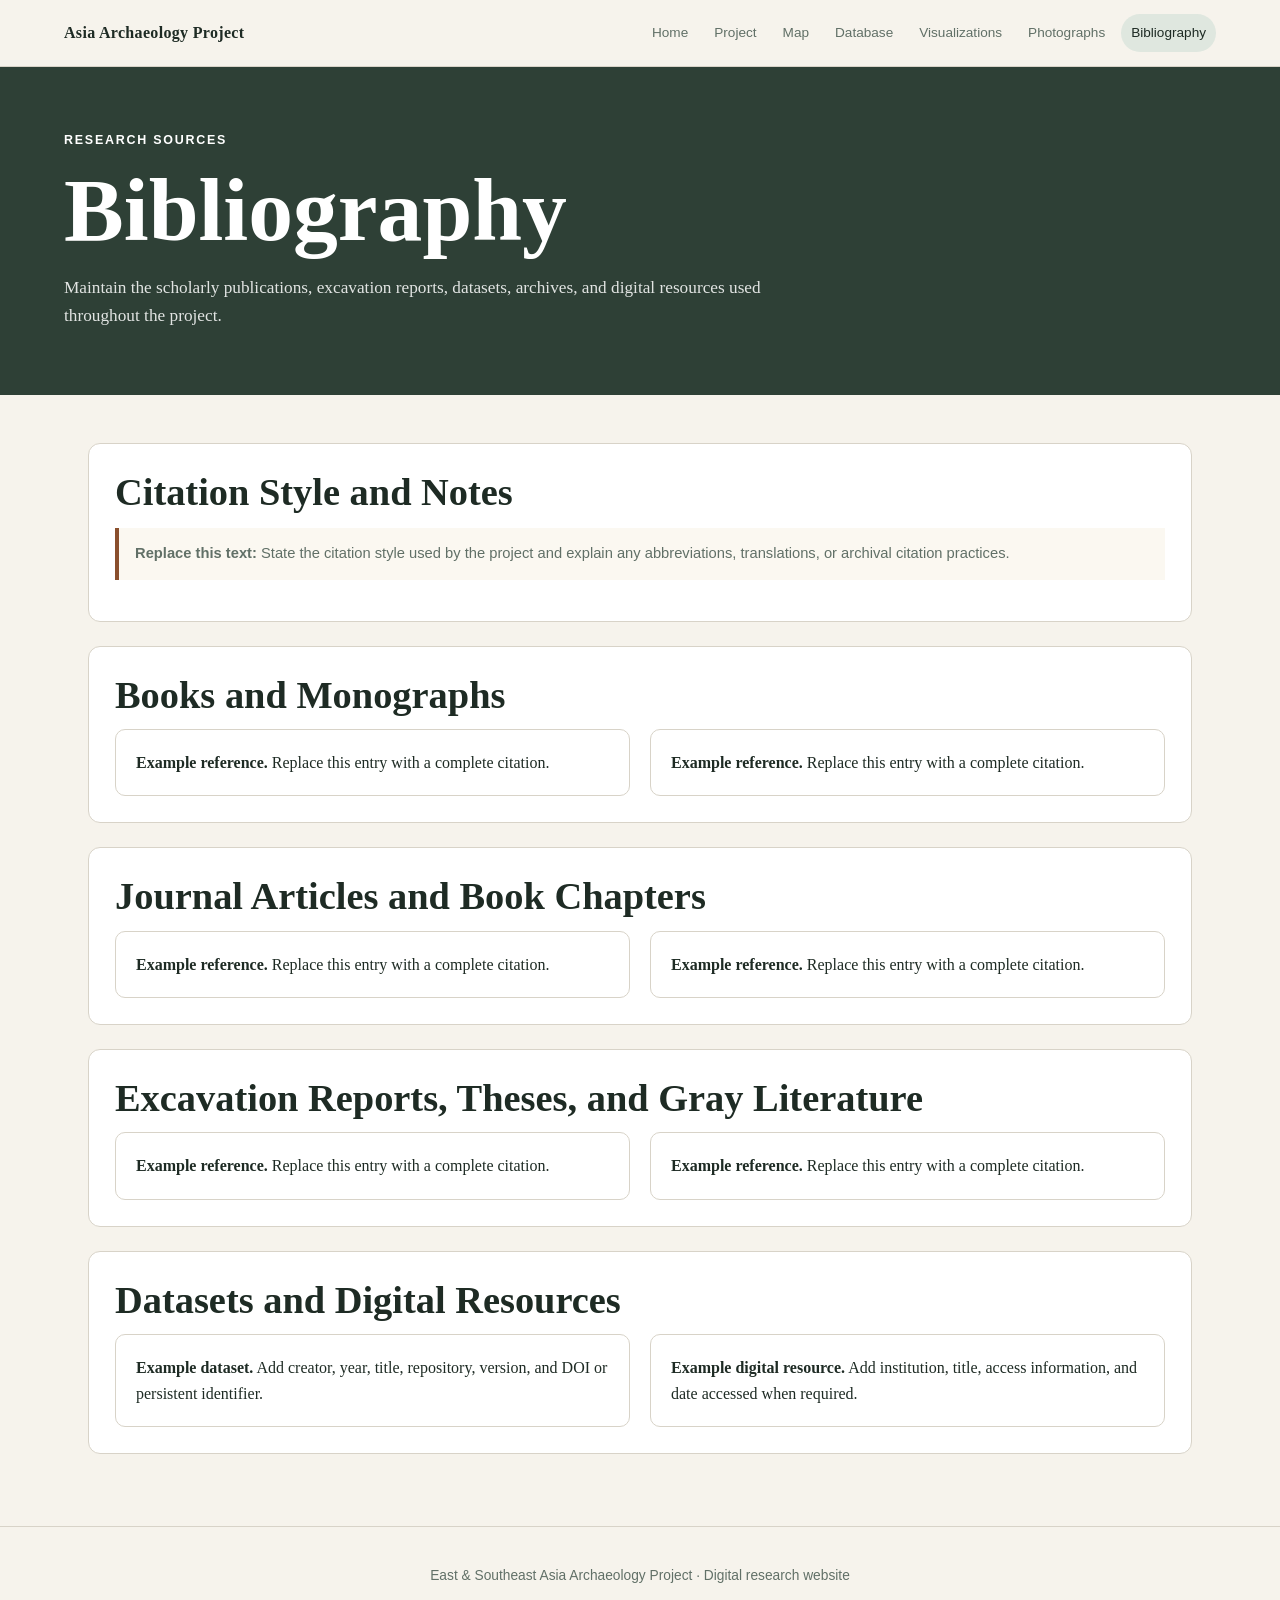
==== bibliography.html @ 6e8b43cd "Add bibliography page" ====
<!DOCTYPE html>
<html lang="en">
<head>
  <meta charset="UTF-8" />
  <meta name="viewport" content="width=device-width, initial-scale=1.0" />
  <title>Bibliography | Asia Archaeology Project</title>
  <link rel="stylesheet" href="site.css" />
</head>
<body>
  <header class="site-header">
    <div class="nav-wrap">
      <a class="brand" href="index.html">Asia Archaeology Project</a>
      <nav aria-label="Primary navigation">
        <a href="index.html">Home</a>
        <a href="project-description.html">Project</a>
        <a href="map.html">Map</a>
        <a href="database.html">Database</a>
        <a href="visualizations.html">Visualizations</a>
        <a href="photographs.html">Photographs</a>
        <a class="active" href="bibliography.html">Bibliography</a>
      </nav>
    </div>
  </header>

  <main>
    <section class="page-hero">
      <div class="page-hero-inner">
        <p class="eyebrow">Research Sources</p>
        <h1>Bibliography</h1>
        <p>Maintain the scholarly publications, excavation reports, datasets, archives, and digital resources used throughout the project.</p>
      </div>
    </section>

    <div class="content-layout">
      <section class="content-panel">
        <h2>Citation Style and Notes</h2>
        <p class="placeholder"><strong>Replace this text:</strong> State the citation style used by the project and explain any abbreviations, translations, or archival citation practices.</p>
      </section>

      <section class="content-panel">
        <h2>Books and Monographs</h2>
        <div class="reference-grid">
          <div class="reference-entry"><p><strong>Example reference.</strong> Replace this entry with a complete citation.</p></div>
          <div class="reference-entry"><p><strong>Example reference.</strong> Replace this entry with a complete citation.</p></div>
        </div>
      </section>

      <section class="content-panel">
        <h2>Journal Articles and Book Chapters</h2>
        <div class="reference-grid">
          <div class="reference-entry"><p><strong>Example reference.</strong> Replace this entry with a complete citation.</p></div>
          <div class="reference-entry"><p><strong>Example reference.</strong> Replace this entry with a complete citation.</p></div>
        </div>
      </section>

      <section class="content-panel">
        <h2>Excavation Reports, Theses, and Gray Literature</h2>
        <div class="reference-grid">
          <div class="reference-entry"><p><strong>Example reference.</strong> Replace this entry with a complete citation.</p></div>
          <div class="reference-entry"><p><strong>Example reference.</strong> Replace this entry with a complete citation.</p></div>
        </div>
      </section>

      <section class="content-panel">
        <h2>Datasets and Digital Resources</h2>
        <div class="reference-grid">
          <div class="reference-entry"><p><strong>Example dataset.</strong> Add creator, year, title, repository, version, and DOI or persistent identifier.</p></div>
          <div class="reference-entry"><p><strong>Example digital resource.</strong> Add institution, title, access information, and date accessed when required.</p></div>
        </div>
      </section>
    </div>
  </main>

  <footer class="site-footer">
    <p>East & Southeast Asia Archaeology Project · Digital research website</p>
  </footer>
</body>
</html>
---- site.css ----
:root {
  --ink: #1e2b24;
  --muted: #617067;
  --paper: #f6f3ec;
  --surface: #ffffff;
  --accent: #8a4f2d;
  --accent-dark: #64371f;
  --line: #d8d3c8;
  --sage: #dfe7df;
  --shadow: 0 12px 30px rgba(30, 43, 36, 0.08);
}

* {
  box-sizing: border-box;
}

html {
  scroll-behavior: smooth;
}

body {
  margin: 0;
  font-family: Georgia, "Times New Roman", serif;
  color: var(--ink);
  background: var(--paper);
  line-height: 1.6;
}

a {
  color: inherit;
}

.site-header {
  position: sticky;
  top: 0;
  z-index: 2000;
  background: rgba(246, 243, 236, 0.97);
  border-bottom: 1px solid var(--line);
  backdrop-filter: blur(10px);
}

.nav-wrap {
  max-width: 1200px;
  margin: 0 auto;
  padding: 14px 24px;
  display: flex;
  align-items: center;
  justify-content: space-between;
  gap: 24px;
}

.brand {
  text-decoration: none;
  font-weight: 700;
  letter-spacing: 0.02em;
  white-space: nowrap;
}

nav {
  display: flex;
  flex-wrap: wrap;
  gap: 6px;
  justify-content: flex-end;
}

nav a {
  text-decoration: none;
  padding: 8px 10px;
  border-radius: 999px;
  font-family: Arial, Helvetica, sans-serif;
  font-size: 0.85rem;
  color: var(--muted);
}

nav a:hover,
nav a.active {
  background: var(--sage);
  color: var(--ink);
}

.hero {
  min-height: 64vh;
  display: grid;
  place-items: center;
  padding: 80px 24px;
  background:
    linear-gradient(rgba(30, 43, 36, 0.68), rgba(30, 43, 36, 0.78)),
    radial-gradient(circle at top right, #8c7c60, #39483e 70%);
  color: white;
}

.hero-content {
  width: min(900px, 100%);
}

.eyebrow {
  margin: 0 0 12px;
  font-family: Arial, Helvetica, sans-serif;
  font-size: 0.78rem;
  font-weight: 700;
  letter-spacing: 0.14em;
  text-transform: uppercase;
}

.hero h1,
.page-hero h1 {
  margin: 0;
  line-height: 1.05;
  font-size: clamp(2.6rem, 7vw, 5.6rem);
  max-width: 900px;
}

.hero-text {
  max-width: 760px;
  font-size: 1.15rem;
  color: rgba(255, 255, 255, 0.9);
}

.hero-actions {
  display: flex;
  flex-wrap: wrap;
  gap: 12px;
  margin-top: 26px;
}

.button {
  display: inline-block;
  padding: 12px 18px;
  border-radius: 6px;
  text-decoration: none;
  font-family: Arial, Helvetica, sans-serif;
  font-weight: 700;
}

.button.primary {
  background: var(--accent);
  color: white;
}

.button.primary:hover {
  background: var(--accent-dark);
}

.button.secondary {
  border: 1px solid rgba(255, 255, 255, 0.6);
  color: white;
}

.section {
  max-width: 1200px;
  margin: 0 auto;
  padding: 72px 24px;
}

.section-heading {
  max-width: 760px;
  margin-bottom: 34px;
}

.section-heading h2,
.two-column h2,
.content-panel h2 {
  margin: 0 0 12px;
  font-size: clamp(1.8rem, 3vw, 2.8rem);
  line-height: 1.15;
}

.card-grid {
  display: grid;
  grid-template-columns: repeat(3, minmax(0, 1fr));
  gap: 18px;
}

.feature-card,
.content-card {
  background: var(--surface);
  border: 1px solid var(--line);
  border-radius: 12px;
  box-shadow: var(--shadow);
}

.feature-card {
  display: flex;
  flex-direction: column;
  min-height: 260px;
  padding: 24px;
  text-decoration: none;
  transition: transform 160ms ease, box-shadow 160ms ease;
}

.feature-card:hover {
  transform: translateY(-4px);
  box-shadow: 0 18px 36px rgba(30, 43, 36, 0.13);
}

.card-number {
  font-family: Arial, Helvetica, sans-serif;
  font-size: 0.8rem;
  color: var(--accent);
  font-weight: 700;
}

.feature-card h3 {
  margin: 22px 0 8px;
  font-size: 1.4rem;
}

.feature-card p {
  color: var(--muted);
}

.card-link {
  margin-top: auto;
  font-family: Arial, Helvetica, sans-serif;
  font-size: 0.9rem;
  font-weight: 700;
  color: var(--accent-dark);
}

.muted-section {
  max-width: none;
  background: var(--sage);
}

.muted-section > * {
  max-width: 1152px;
  margin-left: auto;
  margin-right: auto;
}

.two-column {
  display: grid;
  grid-template-columns: 1fr 1.4fr;
  gap: 48px;
}

.editor-note,
.placeholder {
  border-left: 4px solid var(--accent);
  background: #fbf8f1;
  padding: 14px 16px;
  color: var(--muted);
  font-family: Arial, Helvetica, sans-serif;
  font-size: 0.92rem;
}

.page-hero {
  padding: 64px 24px 48px;
  background: #2e4036;
  color: white;
}

.page-hero-inner {
  max-width: 1152px;
  margin: 0 auto;
}

.page-hero p:last-child {
  max-width: 760px;
  color: rgba(255, 255, 255, 0.86);
  font-size: 1.08rem;
}

.content-layout {
  max-width: 1152px;
  margin: 0 auto;
  padding: 48px 24px 72px;
  display: grid;
  gap: 24px;
}

.content-panel,
.content-card {
  padding: 26px;
}

.content-panel {
  background: var(--surface);
  border: 1px solid var(--line);
  border-radius: 12px;
}

.content-panel h3 {
  margin-top: 28px;
}

.data-table-wrap {
  overflow-x: auto;
  border: 1px solid var(--line);
  border-radius: 10px;
  background: white;
}

table {
  width: 100%;
  border-collapse: collapse;
  min-width: 760px;
  font-family: Arial, Helvetica, sans-serif;
  font-size: 0.9rem;
}

th,
td {
  padding: 12px 14px;
  border-bottom: 1px solid var(--line);
  text-align: left;
}

th {
  background: var(--sage);
}

.chart-grid,
.gallery-grid,
.reference-grid {
  display: grid;
  grid-template-columns: repeat(2, minmax(0, 1fr));
  gap: 20px;
}

.chart-placeholder,
.photo-placeholder {
  min-height: 280px;
  border: 2px dashed #b8b0a2;
  border-radius: 10px;
  display: grid;
  place-items: center;
  padding: 24px;
  text-align: center;
  color: var(--muted);
  background: #fbf8f1;
  font-family: Arial, Helvetica, sans-serif;
}

.reference-entry {
  background: white;
  border: 1px solid var(--line);
  border-radius: 10px;
  padding: 20px;
}

.reference-entry p {
  margin: 0;
}

.map-page {
  height: calc(100vh - 66px);
  display: grid;
  grid-template-rows: auto 1fr;
}

.map-intro {
  padding: 14px 24px;
  background: #2e4036;
  color: white;
}

.map-intro-inner {
  max-width: 1200px;
  margin: 0 auto;
}

.map-intro h1 {
  margin: 0;
  font-size: 1.4rem;
}

.map-intro p {
  margin: 4px 0 0;
  color: rgba(255, 255, 255, 0.82);
}

#map {
  width: 100%;
  height: 100%;
  min-height: 520px;
}

.infowin h3 {
  margin: 0 0 8px;
}

.infowin .row {
  margin: 4px 0;
}

.site-footer {
  padding: 24px;
  text-align: center;
  border-top: 1px solid var(--line);
  color: var(--muted);
  font-family: Arial, Helvetica, sans-serif;
  font-size: 0.86rem;
}

@media (max-width: 900px) {
  .nav-wrap {
    align-items: flex-start;
    flex-direction: column;
  }

  nav {
    justify-content: flex-start;
  }

  .card-grid {
    grid-template-columns: repeat(2, minmax(0, 1fr));
  }

  .two-column,
  .chart-grid,
  .gallery-grid,
  .reference-grid {
    grid-template-columns: 1fr;
  }

  .map-page {
    height: auto;
    min-height: calc(100vh - 120px);
  }

  #map {
    height: 72vh;
  }
}

@media (max-width: 600px) {
  .card-grid {
    grid-template-columns: 1fr;
  }

  .hero {
    padding-top: 58px;
    min-height: 58vh;
  }

  .hero h1,
  .page-hero h1 {
    font-size: 2.6rem;
  }
}
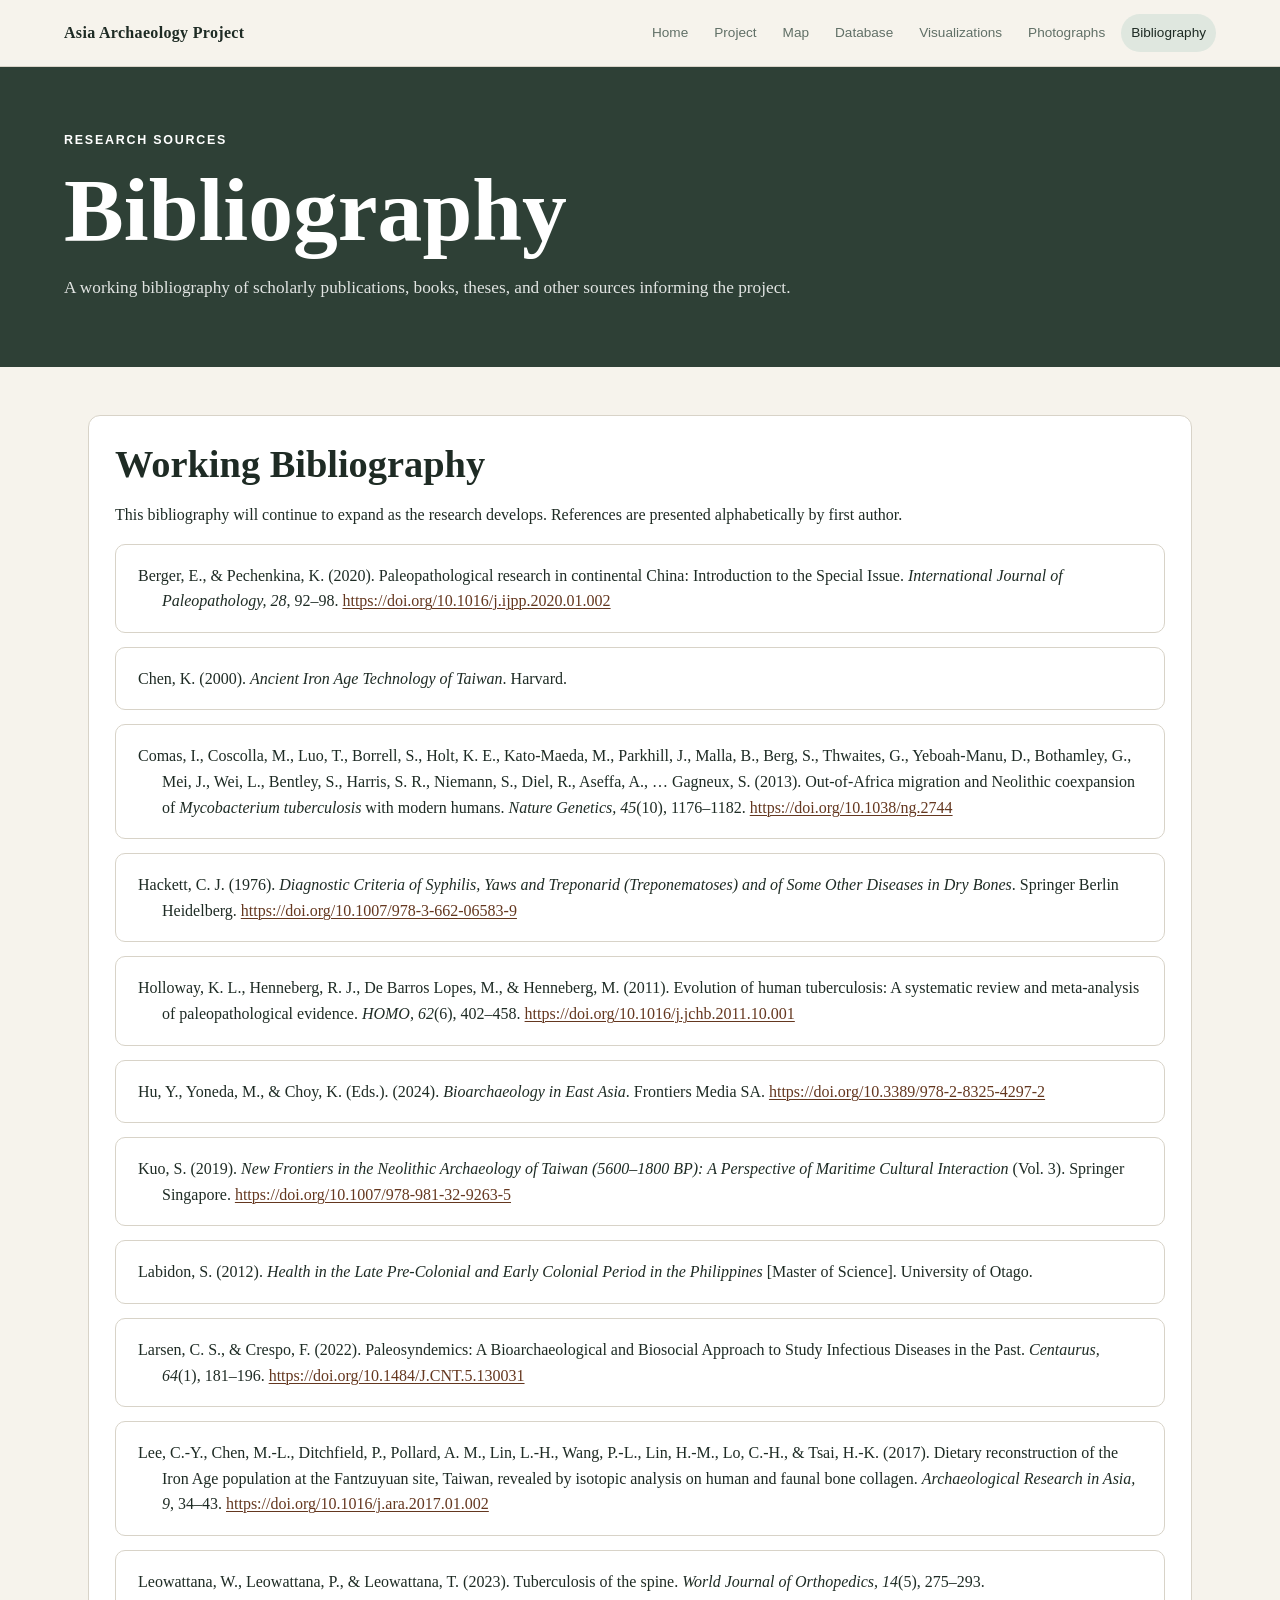
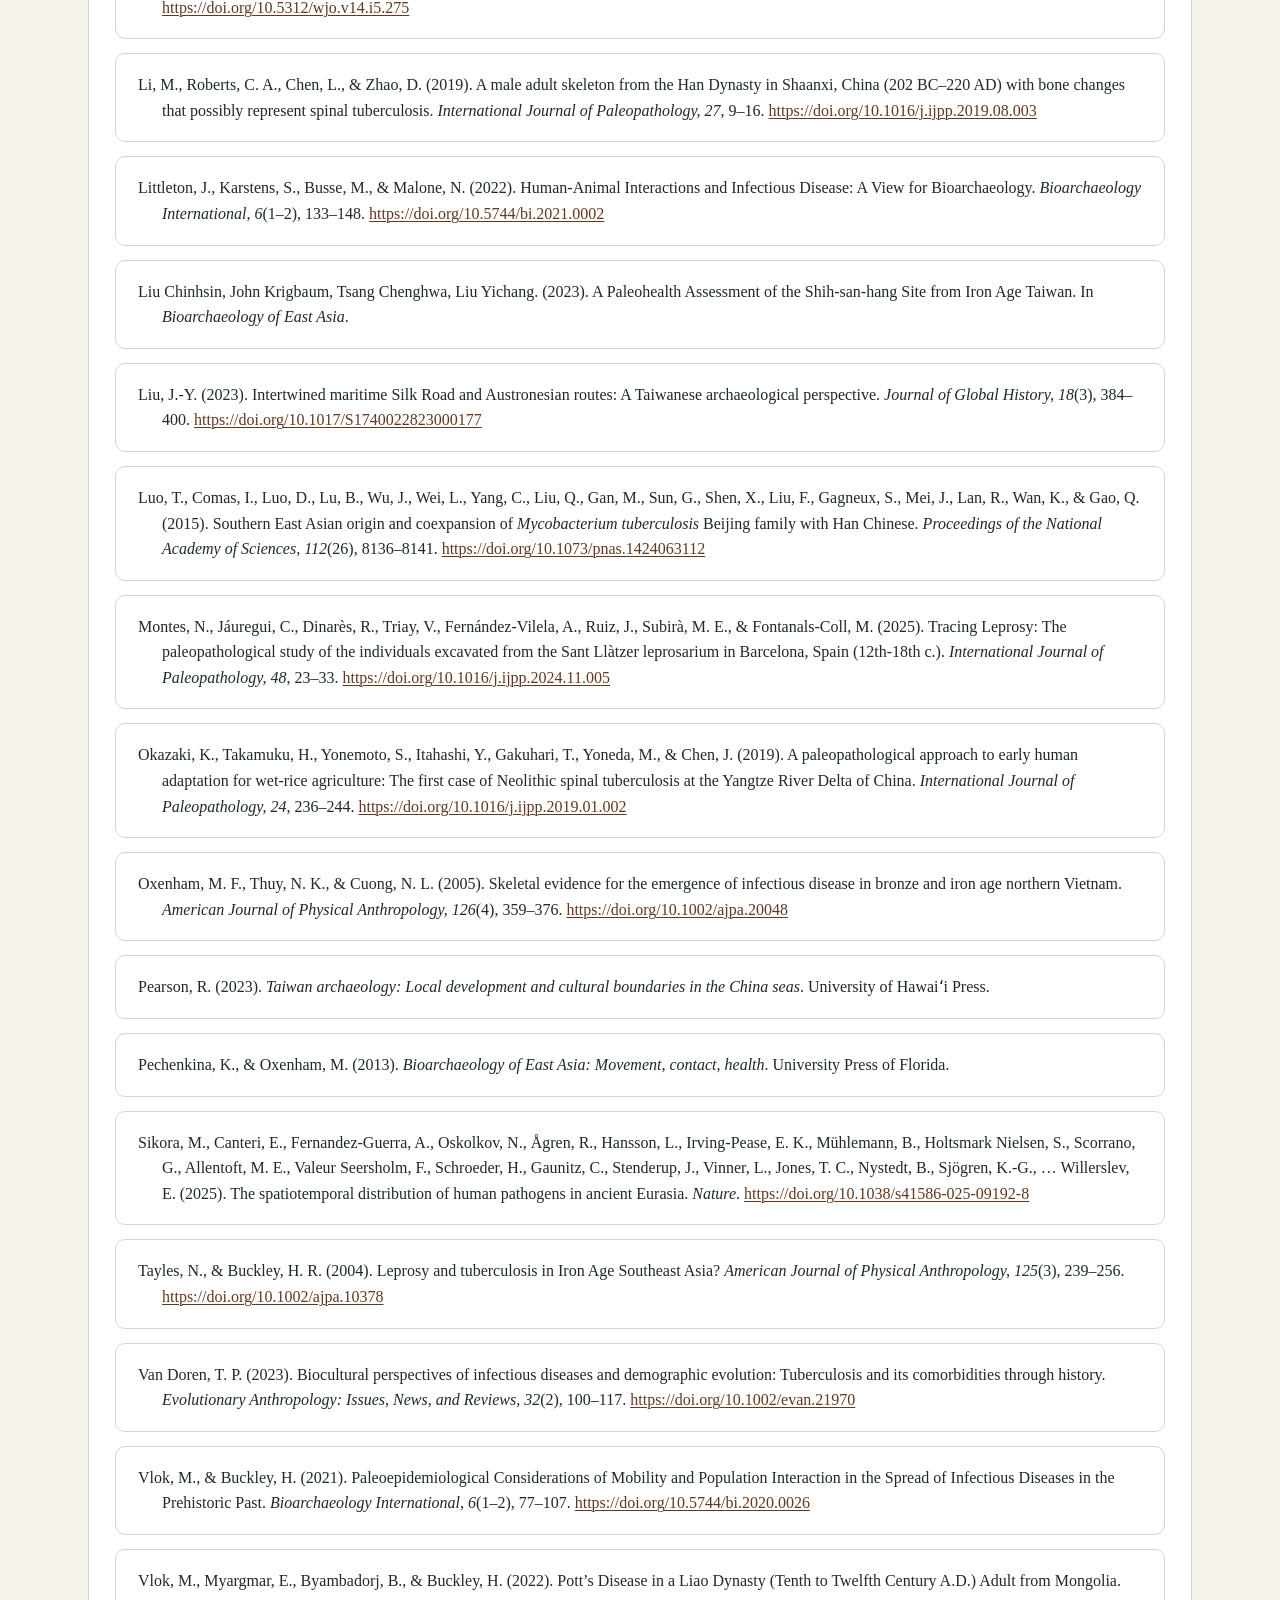
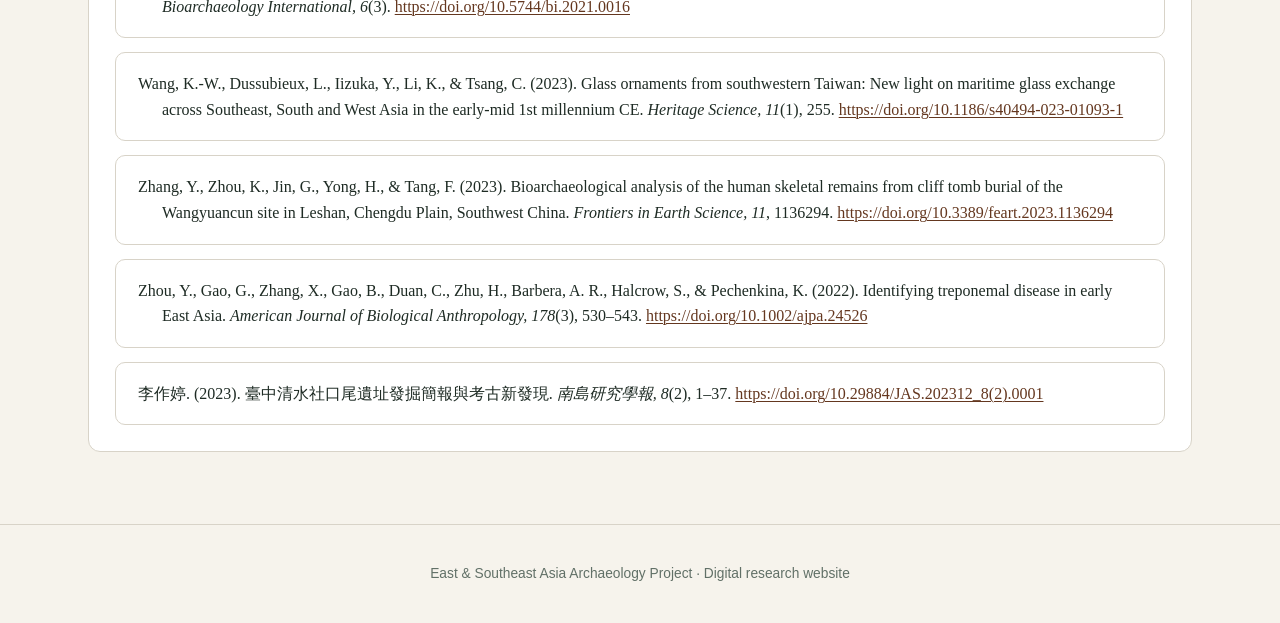
==== commit 7b7fdde6: "Add working bibliography references" ====
--- a/bibliography.html
+++ b/bibliography.html
@@ -5,6 +5,28 @@
   <meta name="viewport" content="width=device-width, initial-scale=1.0" />
   <title>Bibliography | Asia Archaeology Project</title>
   <link rel="stylesheet" href="site.css" />
+  <style>
+    .bibliography-list {
+      display: grid;
+      gap: 14px;
+    }
+
+    .bibliography-list .reference-entry {
+      padding: 18px 22px;
+    }
+
+    .bibliography-list .reference-entry p {
+      padding-left: 1.5rem;
+      text-indent: -1.5rem;
+      overflow-wrap: anywhere;
+    }
+
+    .bibliography-list a {
+      color: var(--accent-dark);
+      text-decoration-thickness: 1px;
+      text-underline-offset: 2px;
+    }
+  </style>
 </head>
 <body>
   <header class="site-header">
@@ -27,52 +49,82 @@
       <div class="page-hero-inner">
         <p class="eyebrow">Research Sources</p>
         <h1>Bibliography</h1>
-        <p>Maintain the scholarly publications, excavation reports, datasets, archives, and digital resources used throughout the project.</p>
+        <p>A working bibliography of scholarly publications, books, theses, and other sources informing the project.</p>
       </div>
     </section>
 
     <div class="content-layout">
       <section class="content-panel">
-        <h2>Citation Style and Notes</h2>
-        <p class="placeholder"><strong>Replace this text:</strong> State the citation style used by the project and explain any abbreviations, translations, or archival citation practices.</p>
-      </section>
+        <h2>Working Bibliography</h2>
+        <p>This bibliography will continue to expand as the research develops. References are presented alphabetically by first author.</p>
 
-      <section class="content-panel">
-        <h2>Books and Monographs</h2>
-        <div class="reference-grid">
-          <div class="reference-entry"><p><strong>Example reference.</strong> Replace this entry with a complete citation.</p></div>
-          <div class="reference-entry"><p><strong>Example reference.</strong> Replace this entry with a complete citation.</p></div>
-        </div>
-      </section>
+        <div class="bibliography-list">
+          <div class="reference-entry"><p>Berger, E., &amp; Pechenkina, K. (2020). Paleopathological research in continental China: Introduction to the Special Issue. <em>International Journal of Paleopathology, 28</em>, 92–98. <a href="https://doi.org/10.1016/j.ijpp.2020.01.002">https://doi.org/10.1016/j.ijpp.2020.01.002</a></p></div>
 
-      <section class="content-panel">
-        <h2>Journal Articles and Book Chapters</h2>
-        <div class="reference-grid">
-          <div class="reference-entry"><p><strong>Example reference.</strong> Replace this entry with a complete citation.</p></div>
-          <div class="reference-entry"><p><strong>Example reference.</strong> Replace this entry with a complete citation.</p></div>
-        </div>
-      </section>
+          <div class="reference-entry"><p>Chen, K. (2000). <em>Ancient Iron Age Technology of Taiwan</em>. Harvard.</p></div>
 
-      <section class="content-panel">
-        <h2>Excavation Reports, Theses, and Gray Literature</h2>
-        <div class="reference-grid">
-          <div class="reference-entry"><p><strong>Example reference.</strong> Replace this entry with a complete citation.</p></div>
-          <div class="reference-entry"><p><strong>Example reference.</strong> Replace this entry with a complete citation.</p></div>
-        </div>
-      </section>
+          <div class="reference-entry"><p>Comas, I., Coscolla, M., Luo, T., Borrell, S., Holt, K. E., Kato-Maeda, M., Parkhill, J., Malla, B., Berg, S., Thwaites, G., Yeboah-Manu, D., Bothamley, G., Mei, J., Wei, L., Bentley, S., Harris, S. R., Niemann, S., Diel, R., Aseffa, A., … Gagneux, S. (2013). Out-of-Africa migration and Neolithic coexpansion of <em>Mycobacterium tuberculosis</em> with modern humans. <em>Nature Genetics, 45</em>(10), 1176–1182. <a href="https://doi.org/10.1038/ng.2744">https://doi.org/10.1038/ng.2744</a></p></div>
 
-      <section class="content-panel">
-        <h2>Datasets and Digital Resources</h2>
-        <div class="reference-grid">
-          <div class="reference-entry"><p><strong>Example dataset.</strong> Add creator, year, title, repository, version, and DOI or persistent identifier.</p></div>
-          <div class="reference-entry"><p><strong>Example digital resource.</strong> Add institution, title, access information, and date accessed when required.</p></div>
+          <div class="reference-entry"><p>Hackett, C. J. (1976). <em>Diagnostic Criteria of Syphilis, Yaws and Treponarid (Treponematoses) and of Some Other Diseases in Dry Bones</em>. Springer Berlin Heidelberg. <a href="https://doi.org/10.1007/978-3-662-06583-9">https://doi.org/10.1007/978-3-662-06583-9</a></p></div>
+
+          <div class="reference-entry"><p>Holloway, K. L., Henneberg, R. J., De Barros Lopes, M., &amp; Henneberg, M. (2011). Evolution of human tuberculosis: A systematic review and meta-analysis of paleopathological evidence. <em>HOMO, 62</em>(6), 402–458. <a href="https://doi.org/10.1016/j.jchb.2011.10.001">https://doi.org/10.1016/j.jchb.2011.10.001</a></p></div>
+
+          <div class="reference-entry"><p>Hu, Y., Yoneda, M., &amp; Choy, K. (Eds.). (2024). <em>Bioarchaeology in East Asia</em>. Frontiers Media SA. <a href="https://doi.org/10.3389/978-2-8325-4297-2">https://doi.org/10.3389/978-2-8325-4297-2</a></p></div>
+
+          <div class="reference-entry"><p>Kuo, S. (2019). <em>New Frontiers in the Neolithic Archaeology of Taiwan (5600–1800 BP): A Perspective of Maritime Cultural Interaction</em> (Vol. 3). Springer Singapore. <a href="https://doi.org/10.1007/978-981-32-9263-5">https://doi.org/10.1007/978-981-32-9263-5</a></p></div>
+
+          <div class="reference-entry"><p>Labidon, S. (2012). <em>Health in the Late Pre-Colonial and Early Colonial Period in the Philippines</em> [Master of Science]. University of Otago.</p></div>
+
+          <div class="reference-entry"><p>Larsen, C. S., &amp; Crespo, F. (2022). Paleosyndemics: A Bioarchaeological and Biosocial Approach to Study Infectious Diseases in the Past. <em>Centaurus, 64</em>(1), 181–196. <a href="https://doi.org/10.1484/J.CNT.5.130031">https://doi.org/10.1484/J.CNT.5.130031</a></p></div>
+
+          <div class="reference-entry"><p>Lee, C.-Y., Chen, M.-L., Ditchfield, P., Pollard, A. M., Lin, L.-H., Wang, P.-L., Lin, H.-M., Lo, C.-H., &amp; Tsai, H.-K. (2017). Dietary reconstruction of the Iron Age population at the Fantzuyuan site, Taiwan, revealed by isotopic analysis on human and faunal bone collagen. <em>Archaeological Research in Asia, 9</em>, 34–43. <a href="https://doi.org/10.1016/j.ara.2017.01.002">https://doi.org/10.1016/j.ara.2017.01.002</a></p></div>
+
+          <div class="reference-entry"><p>Leowattana, W., Leowattana, P., &amp; Leowattana, T. (2023). Tuberculosis of the spine. <em>World Journal of Orthopedics, 14</em>(5), 275–293. <a href="https://doi.org/10.5312/wjo.v14.i5.275">https://doi.org/10.5312/wjo.v14.i5.275</a></p></div>
+
+          <div class="reference-entry"><p>Li, M., Roberts, C. A., Chen, L., &amp; Zhao, D. (2019). A male adult skeleton from the Han Dynasty in Shaanxi, China (202 BC–220 AD) with bone changes that possibly represent spinal tuberculosis. <em>International Journal of Paleopathology, 27</em>, 9–16. <a href="https://doi.org/10.1016/j.ijpp.2019.08.003">https://doi.org/10.1016/j.ijpp.2019.08.003</a></p></div>
+
+          <div class="reference-entry"><p>Littleton, J., Karstens, S., Busse, M., &amp; Malone, N. (2022). Human-Animal Interactions and Infectious Disease: A View for Bioarchaeology. <em>Bioarchaeology International, 6</em>(1–2), 133–148. <a href="https://doi.org/10.5744/bi.2021.0002">https://doi.org/10.5744/bi.2021.0002</a></p></div>
+
+          <div class="reference-entry"><p>Liu Chinhsin, John Krigbaum, Tsang Chenghwa, Liu Yichang. (2023). A Paleohealth Assessment of the Shih-san-hang Site from Iron Age Taiwan. In <em>Bioarchaeology of East Asia</em>.</p></div>
+
+          <div class="reference-entry"><p>Liu, J.-Y. (2023). Intertwined maritime Silk Road and Austronesian routes: A Taiwanese archaeological perspective. <em>Journal of Global History, 18</em>(3), 384–400. <a href="https://doi.org/10.1017/S1740022823000177">https://doi.org/10.1017/S1740022823000177</a></p></div>
+
+          <div class="reference-entry"><p>Luo, T., Comas, I., Luo, D., Lu, B., Wu, J., Wei, L., Yang, C., Liu, Q., Gan, M., Sun, G., Shen, X., Liu, F., Gagneux, S., Mei, J., Lan, R., Wan, K., &amp; Gao, Q. (2015). Southern East Asian origin and coexpansion of <em>Mycobacterium tuberculosis</em> Beijing family with Han Chinese. <em>Proceedings of the National Academy of Sciences, 112</em>(26), 8136–8141. <a href="https://doi.org/10.1073/pnas.1424063112">https://doi.org/10.1073/pnas.1424063112</a></p></div>
+
+          <div class="reference-entry"><p>Montes, N., Jáuregui, C., Dinarès, R., Triay, V., Fernández-Vilela, A., Ruiz, J., Subirà, M. E., &amp; Fontanals-Coll, M. (2025). Tracing Leprosy: The paleopathological study of the individuals excavated from the Sant Llàtzer leprosarium in Barcelona, Spain (12th-18th c.). <em>International Journal of Paleopathology, 48</em>, 23–33. <a href="https://doi.org/10.1016/j.ijpp.2024.11.005">https://doi.org/10.1016/j.ijpp.2024.11.005</a></p></div>
+
+          <div class="reference-entry"><p>Okazaki, K., Takamuku, H., Yonemoto, S., Itahashi, Y., Gakuhari, T., Yoneda, M., &amp; Chen, J. (2019). A paleopathological approach to early human adaptation for wet-rice agriculture: The first case of Neolithic spinal tuberculosis at the Yangtze River Delta of China. <em>International Journal of Paleopathology, 24</em>, 236–244. <a href="https://doi.org/10.1016/j.ijpp.2019.01.002">https://doi.org/10.1016/j.ijpp.2019.01.002</a></p></div>
+
+          <div class="reference-entry"><p>Oxenham, M. F., Thuy, N. K., &amp; Cuong, N. L. (2005). Skeletal evidence for the emergence of infectious disease in bronze and iron age northern Vietnam. <em>American Journal of Physical Anthropology, 126</em>(4), 359–376. <a href="https://doi.org/10.1002/ajpa.20048">https://doi.org/10.1002/ajpa.20048</a></p></div>
+
+          <div class="reference-entry"><p>Pearson, R. (2023). <em>Taiwan archaeology: Local development and cultural boundaries in the China seas</em>. University of Hawaiʻi Press.</p></div>
+
+          <div class="reference-entry"><p>Pechenkina, K., &amp; Oxenham, M. (2013). <em>Bioarchaeology of East Asia: Movement, contact, health</em>. University Press of Florida.</p></div>
+
+          <div class="reference-entry"><p>Sikora, M., Canteri, E., Fernandez-Guerra, A., Oskolkov, N., Ågren, R., Hansson, L., Irving-Pease, E. K., Mühlemann, B., Holtsmark Nielsen, S., Scorrano, G., Allentoft, M. E., Valeur Seersholm, F., Schroeder, H., Gaunitz, C., Stenderup, J., Vinner, L., Jones, T. C., Nystedt, B., Sjögren, K.-G., … Willerslev, E. (2025). The spatiotemporal distribution of human pathogens in ancient Eurasia. <em>Nature</em>. <a href="https://doi.org/10.1038/s41586-025-09192-8">https://doi.org/10.1038/s41586-025-09192-8</a></p></div>
+
+          <div class="reference-entry"><p>Tayles, N., &amp; Buckley, H. R. (2004). Leprosy and tuberculosis in Iron Age Southeast Asia? <em>American Journal of Physical Anthropology, 125</em>(3), 239–256. <a href="https://doi.org/10.1002/ajpa.10378">https://doi.org/10.1002/ajpa.10378</a></p></div>
+
+          <div class="reference-entry"><p>Van Doren, T. P. (2023). Biocultural perspectives of infectious diseases and demographic evolution: Tuberculosis and its comorbidities through history. <em>Evolutionary Anthropology: Issues, News, and Reviews, 32</em>(2), 100–117. <a href="https://doi.org/10.1002/evan.21970">https://doi.org/10.1002/evan.21970</a></p></div>
+
+          <div class="reference-entry"><p>Vlok, M., &amp; Buckley, H. (2021). Paleoepidemiological Considerations of Mobility and Population Interaction in the Spread of Infectious Diseases in the Prehistoric Past. <em>Bioarchaeology International, 6</em>(1–2), 77–107. <a href="https://doi.org/10.5744/bi.2020.0026">https://doi.org/10.5744/bi.2020.0026</a></p></div>
+
+          <div class="reference-entry"><p>Vlok, M., Myargmar, E., Byambadorj, B., &amp; Buckley, H. (2022). Pott’s Disease in a Liao Dynasty (Tenth to Twelfth Century A.D.) Adult from Mongolia. <em>Bioarchaeology International, 6</em>(3). <a href="https://doi.org/10.5744/bi.2021.0016">https://doi.org/10.5744/bi.2021.0016</a></p></div>
+
+          <div class="reference-entry"><p>Wang, K.-W., Dussubieux, L., Iizuka, Y., Li, K., &amp; Tsang, C. (2023). Glass ornaments from southwestern Taiwan: New light on maritime glass exchange across Southeast, South and West Asia in the early-mid 1st millennium CE. <em>Heritage Science, 11</em>(1), 255. <a href="https://doi.org/10.1186/s40494-023-01093-1">https://doi.org/10.1186/s40494-023-01093-1</a></p></div>
+
+          <div class="reference-entry"><p>Zhang, Y., Zhou, K., Jin, G., Yong, H., &amp; Tang, F. (2023). Bioarchaeological analysis of the human skeletal remains from cliff tomb burial of the Wangyuancun site in Leshan, Chengdu Plain, Southwest China. <em>Frontiers in Earth Science, 11</em>, 1136294. <a href="https://doi.org/10.3389/feart.2023.1136294">https://doi.org/10.3389/feart.2023.1136294</a></p></div>
+
+          <div class="reference-entry"><p>Zhou, Y., Gao, G., Zhang, X., Gao, B., Duan, C., Zhu, H., Barbera, A. R., Halcrow, S., &amp; Pechenkina, K. (2022). Identifying treponemal disease in early East Asia. <em>American Journal of Biological Anthropology, 178</em>(3), 530–543. <a href="https://doi.org/10.1002/ajpa.24526">https://doi.org/10.1002/ajpa.24526</a></p></div>
+
+          <div class="reference-entry"><p>李作婷. (2023). 臺中清水社口尾遺址發掘簡報與考古新發現. <em>南島研究學報, 8</em>(2), 1–37. <a href="https://doi.org/10.29884/JAS.202312_8(2).0001">https://doi.org/10.29884/JAS.202312_8(2).0001</a></p></div>
         </div>
       </section>
     </div>
   </main>
 
   <footer class="site-footer">
-    <p>East & Southeast Asia Archaeology Project · Digital research website</p>
+    <p>East &amp; Southeast Asia Archaeology Project · Digital research website</p>
   </footer>
 </body>
 </html>
